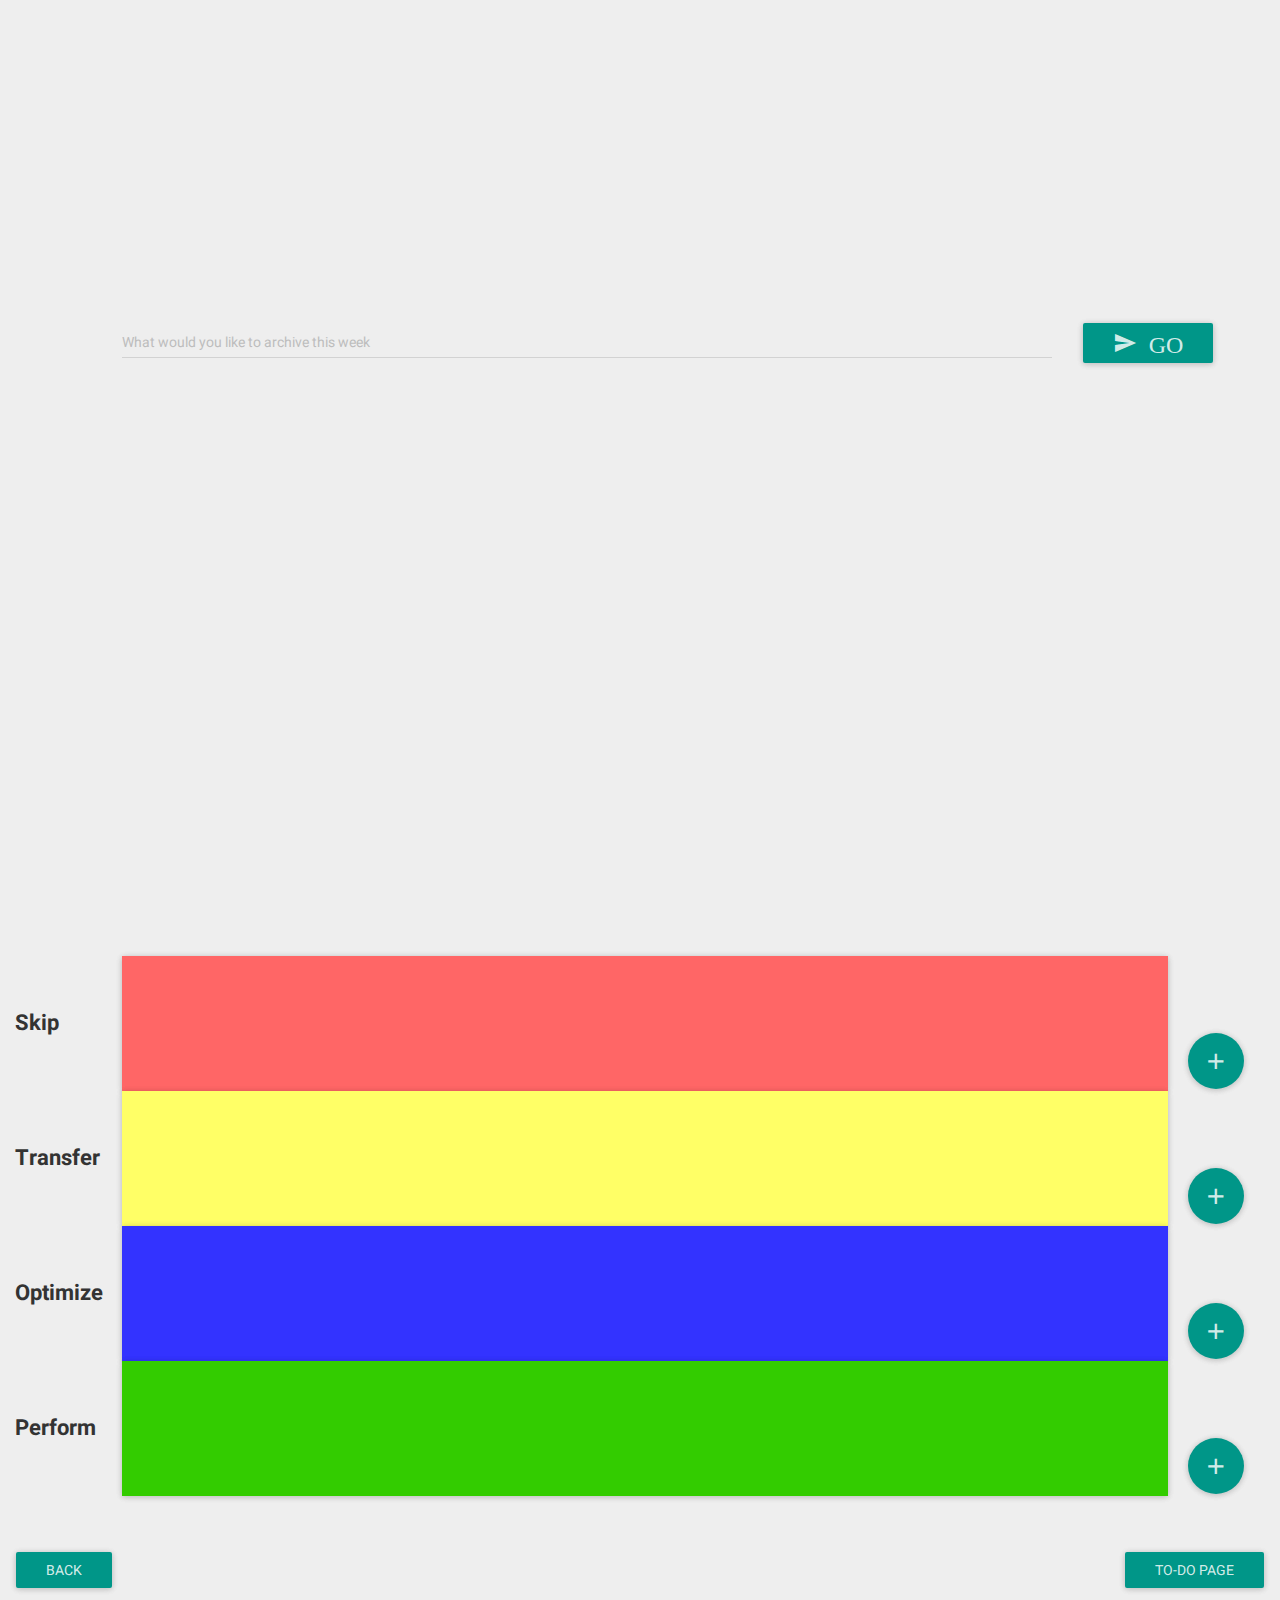
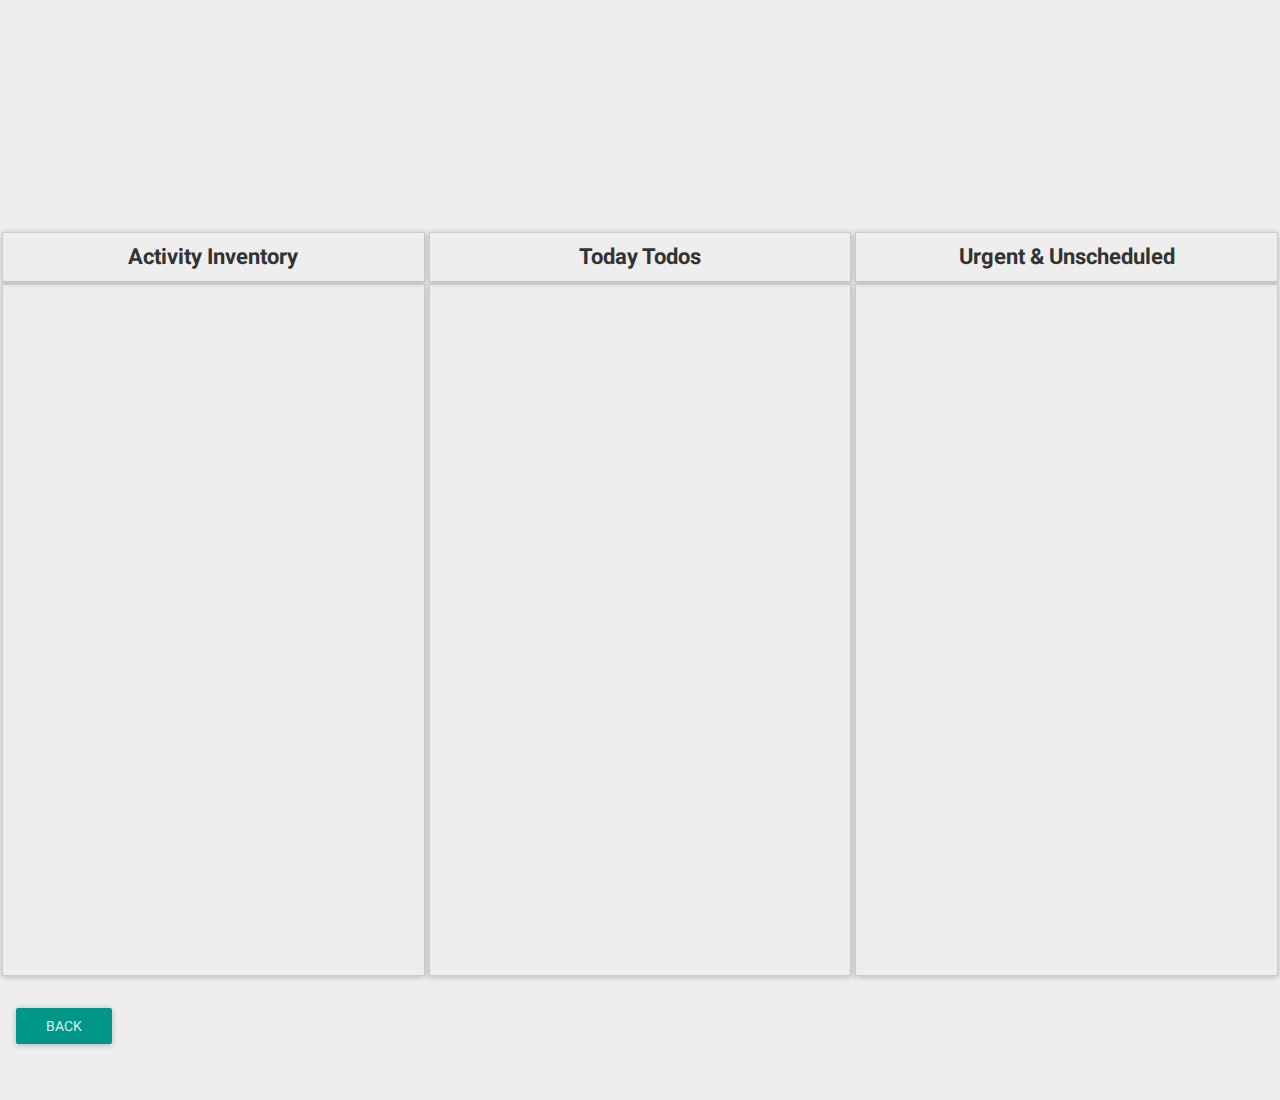
==== index.html @ fe0b8a58 "update add task popup" ====
<!DOCTYPE html>
<html ng-app="AgilePomodoroApp" ng-csp="">
	<head>
		<meta charset="utf-8" />
		<title>Activity Inventory</title>
		
		<!-- Mobile support -->
  		<meta name="viewport" content="width=device-width, initial-scale=1">
		
		<!--bootstrap libs-->
		<link rel="stylesheet" href="css/bootstrap.min.css" />
		<link rel="stylesheet" href="css/roboto.min.css" />
		<link rel="stylesheet" href="css/material-fullpalette.min.css" />
		<link rel="stylesheet" href="css/ripples.min.css" />
		<link rel="stylesheet" href="css/jquery.dropdown.css" />
		<link rel="stylesheet" href="css/main.css" />
		<base target="_blank"/>
	</head>
	<body>
		<div class="main-content full-height">
			<div id="week-goal" class="container-fluid full-height"
			  ng-controller="WeekGoalController"
			  ng-init="init()"
			  ng-class="{'hidden' : !isCurrentPage(), '': isCurrentPage()}">
				<div class="row" style="margin-top:25%;">
					<div class="col-md-1"></div>
					<div class="col-md-9" style="padding-top:12px;">
						<input class="form-control empty" 
							ng-model="weekGoal" 
							ng-class="{'ng-invalid': (weekGoal == ''), '':(weekGoal != '')}"
							placeholder="What would you like to archive this week"
							type="text">
					</div>
					<div class="col-md-2">
						<button class="btn btn-sub btn-primary btn-raised mdi-content-send"
						  data-ng-click="go()">
							<span> GO </span>
						</button>
					</div>
				</div>
			</div>
			
			<div id="activity-inventory" class="container-fluid full-height"
				ng-controller="InventoryController"
				ng-class="{'hidden' : !isCurrentPage(), '': isCurrentPage()}"
				style="padding-top:56px;">
				<div class="row">
					<div class="col-md-1" style="margin-top:4%;">
						<div class="big-bold-text">Skip</div>
					</div>
					<div class="col-md-10" style="padding-right:5px;">
						<div class="shadow-z-1 matrix-box-half bg-skip-color"></div>
					</div>
					<div class="col-md-1 matrix-box-half">
						<button class="btn btn-primary btn-fab btn-raised mdi-content-add"
						  style="margin-top:100%;"
						  data-ng-click="openTaskPopup()">
						</button>
					</div>
				</div>
				<div modal="showModal" close="closeTaskPopup()" class="modal" style="display:none;">
					<div class="modal-dialog">
						<div class="modal-content">
							<div class="modal-header">
								<h4>Add new task</h4>
							</div>
							<div class="modal-body">
								<div class="container-fluid">
									<div class="row">
										<div class="col-md-2" style="margin-top:8px;"><p>Description</p></div>
										<div class="col-md-10">
											<input type="text" class="form-control empty full-width" 
											ng-model="taskDescription"/>
										</div>
									</div>
									<div class="row">
										<div class="col-md-2" style="margin-top:8px;"><p>Pomodoros</p></div>
										<div class="col-md-10">
											<input type="text" class="form-control empty thirsty" ng-pattern="/^\d+$/" 
											ng-model="taskPomodoros"/>
										</div>
									</div>
									<div class="row">
										<div class="col-md-2" style="margin-top:8px;"><p>Task type</p></div>
										<div class="col-md-10">
											<select class="select" ng-model="selectedTaskTypeVal">
												<option value="1">Skips</option>
												<option value="2">Transfer</option>
												<option value="3">Optimize</option>
												<option value="4">Perform</option>
											</select>
										</div>
									</div>
								</div>
							</div>
							<div class="modal-footer">
								<button class="btn btn-primary" data-ng-click="addTask()">OK</button>
								<button class="btn" data-ng-click="closeTaskPopup()" style="margin-top:0;">Cancel</button>
							</div>	
						</div>
					</div>
				</div>
				<div class="row">
					<div class="col-md-1" style="margin-top:4%;">
						<div class="big-bold-text">Transfer</div>
					</div>
					<div class="col-md-10" style="padding-right:5px;">
						<div class="shadow-z-1 matrix-box-half bg-transfer-color"></div>
					</div>
					<div class="col-md-1">
						<button class="btn btn-primary btn-fab btn-raised  mdi-content-add"
						  style="margin-top:100%;">
						</button>
					</div>
				</div>
				<div class="row">
					<div class="col-md-1" style="margin-top:4%;">
						<div class="big-bold-text">Optimize</div>
					</div>
					<div class="col-md-10" style="padding-right:5px;">
						<div class="shadow-z-1 matrix-box-half bg-optimize-color"></div>
					</div>
					<div class="col-md-1">
						<button class="btn btn-primary btn-fab btn-raised  mdi-content-add"
						  style="margin-top:100%;">
						</button>
					</div>
				</div>
				<div class="row">
					<div class="col-md-1" style="margin-top:4%;">
						<div class="big-bold-text">Perform</div>
					</div>
					<div class="col-md-10" style="padding-right:5px;">
						<div class="shadow-z-1 matrix-box-half bg-perform-color"></div>
					</div>
					<div class="col-md-1">
						<button class="btn btn-primary btn-fab btn-raised  mdi-content-add"
						  style="margin-top:100%;">
						</button>
					</div>
				</div>
				<div class="row">
					<div class="col-md-2 pull-left no-gutter">
						<button class="btn btn-primary btn-raised btn-md pull-left"
						  data-ng-click="backToWeekGoal()"
						  style="margin-top:56px;margin-left:16px;">
							<span>Back</span>
						</button>
					</div>
					<div class="col-md-2 pull-right no-gutter">
						<button class="btn btn-primary btn-raised btn-md pull-right"
						  data-ng-click="goToToDoPage()"
						  style="margin-top:56px;margin-right:16px;">
							<span>To-do page</span>
						</button>
					</div>
				</div>
			</div>
			
			<div id="today-todos" class="container-fluid full-height"
				ng-controller="TaskController"
				ng-class="{'hidden' : !isCurrentPage(), '': isCurrentPage()}"
				style="padding-top:32px;">
				<div class="row">
					<div class="col-md-4" style="padding-left:2px;padding-right:2px;">
						<div class="title-container shadow-z-1">
							<span class="big-bold-text">Activity Inventory</span>
						</div>
					</div>
					<div class="col-md-4"  style="padding-left:2px;padding-right:2px;">
						<div class="title-container shadow-z-1">
							<span class="big-bold-text">Today Todos</span>
						</div>
					</div>
					<div class="col-md-4"  style="padding-left:2px;padding-right:2px;">
						<div class="title-container shadow-z-1">
							<span class="big-bold-text">Urgent & Unscheduled</span>
						</div>
					</div>
				</div>
				<div class="row full-height" style="min-height:0px;height:80%;">
					<div class="col-md-4 full-height"
					  style="padding-left:2px;padding-right:2px;padding-top:2px;">
						<div class="content-container shadow-z-1">
							
						</div>
					</div>
					<div class="col-md-4 full-height"
					  style="padding-left:2px;padding-right:2px;padding-top:2px;">
						<div class="content-container shadow-z-1">
							
						</div>
					</div>
					<div class="col-md-4 full-height"
					  style="padding-left:2px;padding-right:2px;padding-top:2px;">
						<div class="content-container shadow-z-1">
							
						</div>
					</div>
				</div>
				<div class="row">
					<div class="col-md-2 pull-left no-gutter">
						<button class="btn btn-primary btn-raised btn-md pull-left"
						  style="margin-top:32px;margin-left:16px;"
						ng-click="backToInventory()">
							<span>Back</span>
						</button>
					</div>
				</div>
			</div>
		</div>
		
		<!--jquery 2.x - does not support Internet Explorer 6, 7, or 8-->
		<script type="text/javascript" src="js/jquery-2.1.4.min.js">
		</script>
		<script type="text/javascript" src="js/angular-1.4.7.min.js">
		</script>
		<script type="text/javascript" src="js/angular-route-1.4.7.min.js">
		</script>
		<script type="text/javascript" src="js/angular-animate-1.4.7.min.js">
		</script>
		<script type="text/javascript" src="js/bootstrap.min.js">
		</script>
		<script type="text/javascript" src="js/material.min.js">
		</script>
		<script type="text/javascript" src="js/ripples.min.js">
		</script>
		<script type="text/javascript" src="js/global.js">
		</script>
		<script type="text/javascript" src="js/angular-ui-bootstrap-modal.js">
		</script>
		<script type="text/javascript" src="js/jquery.dropdown.js">
		</script>
		<script type="text/javascript" src="js/moment.js">
		</script>
		<script type="text/javascript" src="js/db.js">
		</script>
		<script type="text/javascript" src="js/shared/shared.pageService.js">
		</script>
		<script type="text/javascript" src="js/shared/shared.dbService.js">
		</script>
		<script type="text/javascript" src="js/shared/shared.module.js">
		</script>
		<script type="text/javascript" src="js/controllers/WeekGoalController.js">
		</script>
		<script type="text/javascript" src="js/controllers/InventoryController.js">
		</script>
		<script type="text/javascript" src="js/controllers/TaskController.js">
		</script>
		<script type="text/javascript" src="js/app.js">
		</script>
		
	</body>
</html>
---- css/roboto.min.css ----
@font-face{font-family:RobotoDraft;src:local('RobotoDraft'),local('RobotoDraft-Regular'),local('Roboto-Regular'),url(../fonts/RobotoDraftRegular.woff2) format('woff2'),url(../fonts/RobotoDraftRegular.woff) format('woff')}@font-face{font-family:RobotoDraft;font-weight:500;src:local('RobotoDraft Medium'),local('RobotoDraft-Medium'),local('Roboto-Medium'),url(../fonts/RobotoDraftMedium.woff2) format('woff2'),url(../fonts/RobotoDraftMedium.woff) format('woff')}@font-face{font-family:RobotoDraft;font-weight:700;src:local('RobotoDraft Bold'),local('RobotoDraft-Bold'),local('Roboto-Bold'),url(../fonts/RobotoDraftBold.woff2) format('woff2'),url(../fonts/RobotoDraftBold.woff) format('woff')}@font-face{font-family:RobotoDraft;font-style:italic;src:local('RobotoDraft Italic'),local('RobotoDraft-Italic'),local('Roboto-Italic'),url(../fonts/RobotoDraftItalic.woff2) format('woff2'),url(../fonts/RobotoDraftItalic.woff) format('woff')}
/*# sourceMappingURL=roboto.min.css.map */
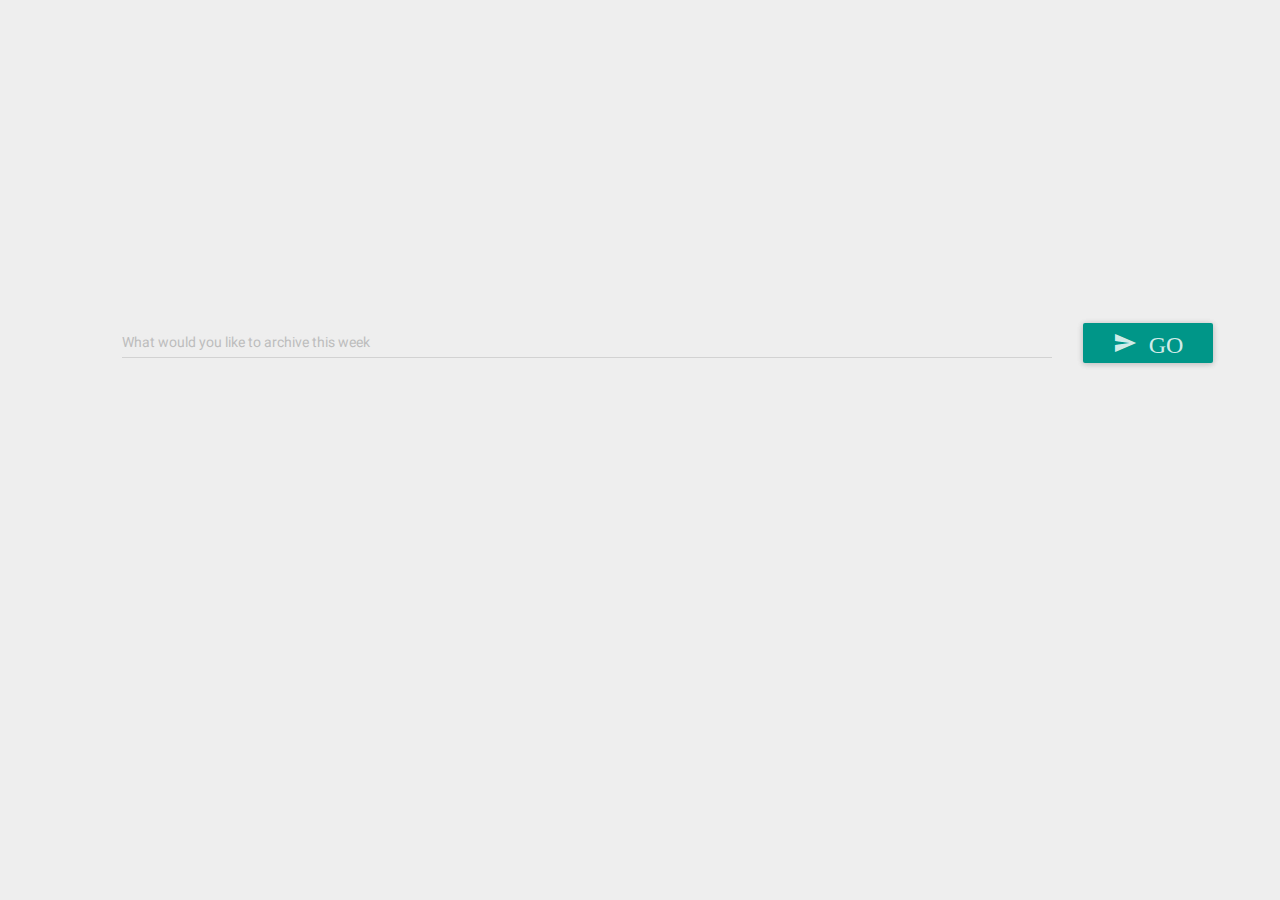
==== commit 35de706a: "add adding tasks feature" ====
--- a/index.html
+++ b/index.html
@@ -18,6 +18,21 @@
 	</head>
 	<body>
 		<div class="main-content full-height">
+			<!--<nav class="navbar navbar-default navbar-fixed-top">
+				<div class="navbar-header">
+					<button type="button" class="navbar-toggle"
+					style="display:block;margin-top:10px;">
+						<span class="icon-bar" style="width:32px;"></span>
+						<span class="icon-bar" style="width:32px;"></span>
+						<span class="icon-bar" style="width:32px;"></span>
+					</button>
+				</div>
+				<div class="collapse navbar-collapse" id="bs-example-navbar-collapse-1">
+					<ul class="nav navbar-nav navbar-text navbar-right" style="margin-right:16px;font-style:italic;">
+						<li><p>All tasks were saved</p></li>
+					</ul>
+				</div>
+			</nav>-->
 			<div id="week-goal" class="container-fluid full-height"
 			  ng-controller="WeekGoalController"
 			  ng-init="init()"
@@ -49,12 +64,18 @@
 						<div class="big-bold-text">Skip</div>
 					</div>
 					<div class="col-md-10" style="padding-right:5px;">
-						<div class="shadow-z-1 matrix-box-half bg-skip-color"></div>
+						<div class="shadow-z-1 matrix-box-half padding bg-skip-color">
+							<div class="container-fluid full-height">
+								<div class="row">
+									<task ng-repeat="taskInfo in skipTasks" task="taskInfo"></task>
+								</div>
+							</div>
+						</div>
 					</div>
 					<div class="col-md-1 matrix-box-half">
 						<button class="btn btn-primary btn-fab btn-raised mdi-content-add"
 						  style="margin-top:100%;"
-						  data-ng-click="openTaskPopup()">
+						  data-ng-click="openTaskPopup(1)">
 						</button>
 					</div>
 				</div>
@@ -64,7 +85,7 @@
 							<div class="modal-header">
 								<h4>Add new task</h4>
 							</div>
-							<div class="modal-body">
+							<div class="modal-body" ng-model="selectedTaskTypeVal">
 								<div class="container-fluid">
 									<div class="row">
 										<div class="col-md-2" style="margin-top:8px;"><p>Description</p></div>
@@ -77,18 +98,7 @@
 										<div class="col-md-2" style="margin-top:8px;"><p>Pomodoros</p></div>
 										<div class="col-md-10">
 											<input type="text" class="form-control empty thirsty" ng-pattern="/^\d+$/" 
-											ng-model="taskPomodoros"/>
-										</div>
-									</div>
-									<div class="row">
-										<div class="col-md-2" style="margin-top:8px;"><p>Task type</p></div>
-										<div class="col-md-10">
-											<select class="select" ng-model="selectedTaskTypeVal">
-												<option value="1">Skips</option>
-												<option value="2">Transfer</option>
-												<option value="3">Optimize</option>
-												<option value="4">Perform</option>
-											</select>
+											ng-model="numberOfPomodoros"/>
 										</div>
 									</div>
 								</div>
@@ -105,11 +115,18 @@
 						<div class="big-bold-text">Transfer</div>
 					</div>
 					<div class="col-md-10" style="padding-right:5px;">
-						<div class="shadow-z-1 matrix-box-half bg-transfer-color"></div>
+						<div class="shadow-z-1 matrix-box-half padding bg-transfer-color">
+							<div class="container-fluid full-height">
+								<div class="row">
+									<task ng-repeat="taskInfo in transferTasks" task="taskInfo"></task>
+								</div>
+							</div>
+						</div>
 					</div>
 					<div class="col-md-1">
 						<button class="btn btn-primary btn-fab btn-raised  mdi-content-add"
-						  style="margin-top:100%;">
+						  style="margin-top:100%;"
+						  data-ng-click="openTaskPopup(2)">
 						</button>
 					</div>
 				</div>
@@ -118,11 +135,18 @@
 						<div class="big-bold-text">Optimize</div>
 					</div>
 					<div class="col-md-10" style="padding-right:5px;">
-						<div class="shadow-z-1 matrix-box-half bg-optimize-color"></div>
+						<div class="shadow-z-1 matrix-box-half padding bg-optimize-color">
+							<div class="container-fluid full-height">
+								<div class="row">
+									<task ng-repeat="taskInfo in optimizeTasks" task="taskInfo"></task>	
+								</div>
+							</div>
+						</div>
 					</div>
 					<div class="col-md-1">
 						<button class="btn btn-primary btn-fab btn-raised  mdi-content-add"
-						  style="margin-top:100%;">
+						  style="margin-top:100%;"
+						  data-ng-click="openTaskPopup(3)">
 						</button>
 					</div>
 				</div>
@@ -131,11 +155,18 @@
 						<div class="big-bold-text">Perform</div>
 					</div>
 					<div class="col-md-10" style="padding-right:5px;">
-						<div class="shadow-z-1 matrix-box-half bg-perform-color"></div>
+						<div class="shadow-z-1 matrix-box-half padding bg-perform-color">
+							<div class="container-fluid full-height">
+								<div class="row">
+									<task ng-repeat="taskInfo in performTasks" task="taskInfo"></task>	
+								</div>
+							</div>
+						</div>
 					</div>
 					<div class="col-md-1">
 						<button class="btn btn-primary btn-fab btn-raised  mdi-content-add"
-						  style="margin-top:100%;">
+						  style="margin-top:100%;"
+						  data-ng-click="openTaskPopup(4)">
 						</button>
 					</div>
 				</div>
@@ -211,44 +242,25 @@
 		</div>
 		
 		<!--jquery 2.x - does not support Internet Explorer 6, 7, or 8-->
-		<script type="text/javascript" src="js/jquery-2.1.4.min.js">
-		</script>
-		<script type="text/javascript" src="js/angular-1.4.7.min.js">
-		</script>
-		<script type="text/javascript" src="js/angular-route-1.4.7.min.js">
-		</script>
-		<script type="text/javascript" src="js/angular-animate-1.4.7.min.js">
-		</script>
-		<script type="text/javascript" src="js/bootstrap.min.js">
-		</script>
-		<script type="text/javascript" src="js/material.min.js">
-		</script>
-		<script type="text/javascript" src="js/ripples.min.js">
-		</script>
-		<script type="text/javascript" src="js/global.js">
-		</script>
-		<script type="text/javascript" src="js/angular-ui-bootstrap-modal.js">
-		</script>
-		<script type="text/javascript" src="js/jquery.dropdown.js">
-		</script>
-		<script type="text/javascript" src="js/moment.js">
-		</script>
-		<script type="text/javascript" src="js/db.js">
-		</script>
-		<script type="text/javascript" src="js/shared/shared.pageService.js">
-		</script>
-		<script type="text/javascript" src="js/shared/shared.dbService.js">
-		</script>
-		<script type="text/javascript" src="js/shared/shared.module.js">
-		</script>
-		<script type="text/javascript" src="js/controllers/WeekGoalController.js">
-		</script>
-		<script type="text/javascript" src="js/controllers/InventoryController.js">
-		</script>
-		<script type="text/javascript" src="js/controllers/TaskController.js">
-		</script>
-		<script type="text/javascript" src="js/app.js">
-		</script>
-		
+		<script type="text/javascript" src="js/jquery-2.1.4.min.js"></script>
+		<script type="text/javascript" src="js/angular-1.4.7.min.js"></script>
+		<script type="text/javascript" src="js/angular-route-1.4.7.min.js"></script>
+		<script type="text/javascript" src="js/angular-animate-1.4.7.min.js"></script>
+		<script type="text/javascript" src="js/bootstrap.min.js"></script>
+		<script type="text/javascript" src="js/material.min.js"></script>
+		<script type="text/javascript" src="js/ripples.min.js"></script>
+		<script type="text/javascript" src="js/global.js"></script>
+		<script type="text/javascript" src="js/angular-ui-bootstrap-modal.js"></script>
+		<script type="text/javascript" src="js/jquery.dropdown.js"></script>
+		<script type="text/javascript" src="js/moment.js"></script>
+		<script type="text/javascript" src="js/db.js"></script>
+		<script type="text/javascript" src="js/directives/taskDirective.js"></script>
+		<script type="text/javascript" src="js/shared/shared.pageService.js"></script>
+		<script type="text/javascript" src="js/shared/shared.dbService.js"></script>
+		<script type="text/javascript" src="js/shared/shared.module.js"></script>
+		<script type="text/javascript" src="js/controllers/WeekGoalController.js"></script>
+		<script type="text/javascript" src="js/controllers/InventoryController.js"></script>
+		<script type="text/javascript" src="js/controllers/TaskController.js"></script>
+		<script type="text/javascript" src="js/app.js"></script>
 	</body>
 </html>
--- a/css/main.css
+++ b/css/main.css
@@ -184,4 +184,30 @@
 
 .eighty{
   width:80%;
+}
+
+.task-container{
+  height:71px;
+  width:209px;
+  background-color:whitesmoke;
+  padding:6px;
+}
+.task-header{
+  min-height: 24px;
+  margin-left: 4px;
+}
+.task-pomodoros{
+  
+}
+
+.padding{
+  padding:8px;
+}
+
+.mid-margin-right{
+  margin-right: 4px;
+}
+
+.content-container{
+  margin-top: 56px;
 }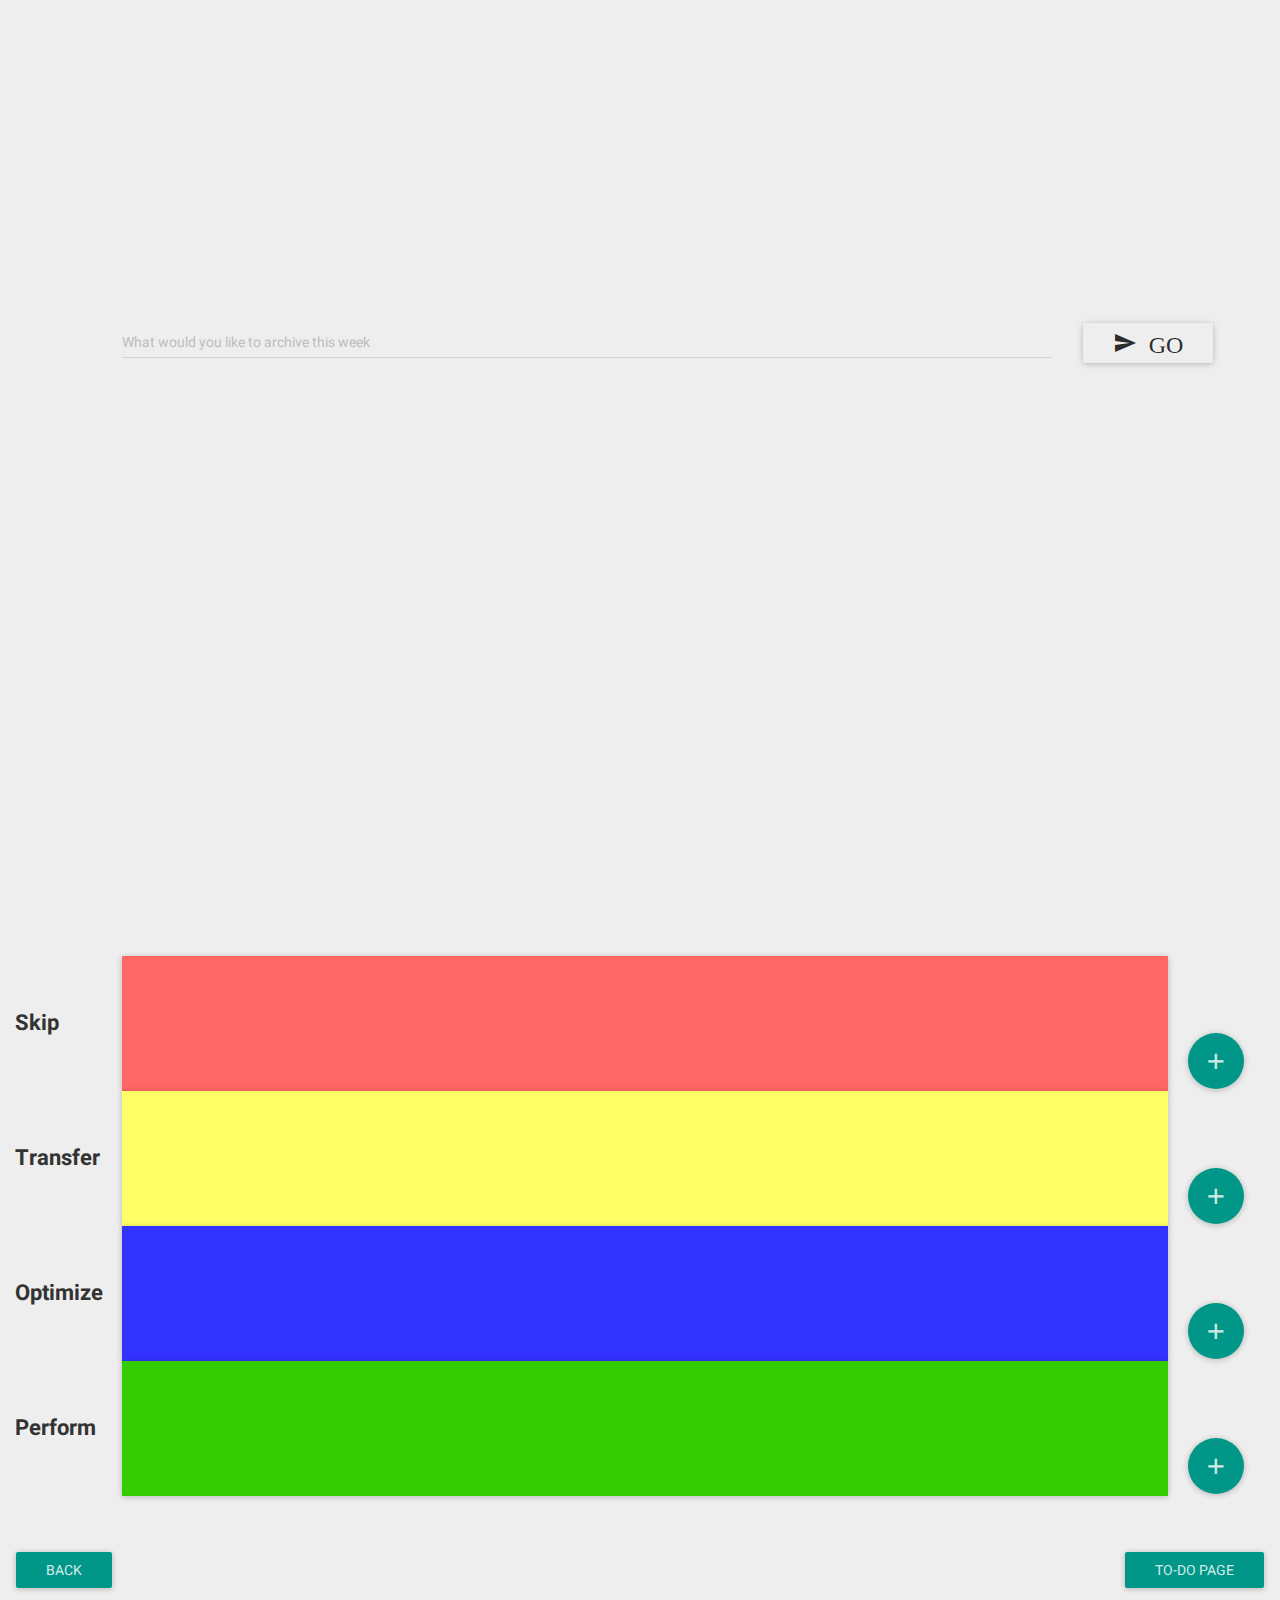
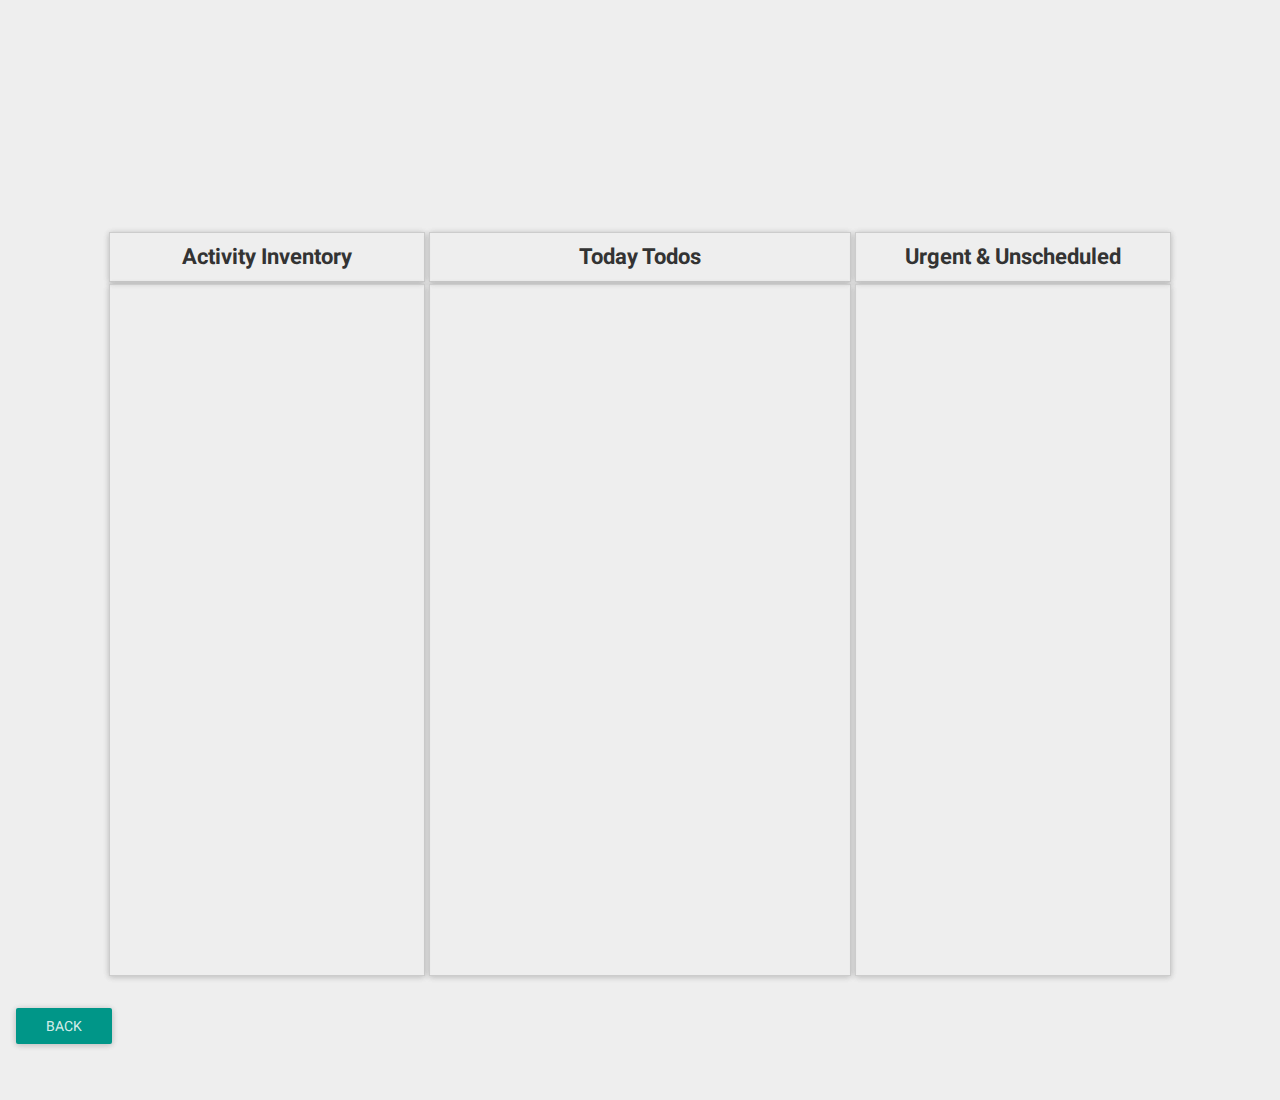
==== commit e09fe5c7: "Update button color" ====
--- a/index.html
+++ b/index.html
@@ -47,7 +47,7 @@
 							type="text">
 					</div>
 					<div class="col-md-2">
-						<button class="btn btn-sub btn-primary btn-raised mdi-content-send"
+						<button class="btn btn-sub btn-raised mdi-content-send"
 						  data-ng-click="go()">
 							<span> GO </span>
 						</button>
@@ -189,11 +189,12 @@
 			</div>
 			
 			<div id="today-todos" class="container-fluid full-height"
-				ng-controller="TaskController"
+				ng-controller="TaskController" ng-init="init()"
 				ng-class="{'hidden' : !isCurrentPage(), '': isCurrentPage()}"
 				style="padding-top:32px;">
 				<div class="row">
-					<div class="col-md-4" style="padding-left:2px;padding-right:2px;">
+					<div class="col-md-1"></div>
+					<div class="col-md-3" style="padding-left:2px;padding-right:2px;">
 						<div class="title-container shadow-z-1">
 							<span class="big-bold-text">Activity Inventory</span>
 						</div>
@@ -203,37 +204,41 @@
 							<span class="big-bold-text">Today Todos</span>
 						</div>
 					</div>
-					<div class="col-md-4"  style="padding-left:2px;padding-right:2px;">
+					<div class="col-md-3"  style="padding-left:2px;padding-right:2px;">
 						<div class="title-container shadow-z-1">
 							<span class="big-bold-text">Urgent & Unscheduled</span>
 						</div>
 					</div>
+					<div class="col-md-1"></div>
 				</div>
 				<div class="row full-height" style="min-height:0px;height:80%;">
+					<div class="col-md-1"></div>
+					<div class="col-md-3 full-height" style="padding-left:2px;padding-right:2px;padding-top:2px;">
+						<div class="content-container shadow-z-1">
+							<div class="container-fluid full-height inventory-container">
+								<task ng-repeat="taskInfo in inventoryActivities" task="taskInfo"></task>
+							</div>
+						</div>
+					</div>
 					<div class="col-md-4 full-height"
 					  style="padding-left:2px;padding-right:2px;padding-top:2px;">
-						<div class="content-container shadow-z-1">
-							
-						</div>
-					</div>
-					<div class="col-md-4 full-height"
+						<div class="content-container shadow-z-1 todo-container">
+							<task ng-repeat="taskInfo in todoActivities" task="taskInfo"></task>
+						</div>
+					</div>
+					<div class="col-md-3 full-height"
 					  style="padding-left:2px;padding-right:2px;padding-top:2px;">
-						<div class="content-container shadow-z-1">
-							
-						</div>
-					</div>
-					<div class="col-md-4 full-height"
-					  style="padding-left:2px;padding-right:2px;padding-top:2px;">
-						<div class="content-container shadow-z-1">
-							
-						</div>
-					</div>
+						<div class="content-container shadow-z-1 urgent-container">
+							<task ng-repeat="taskInfo in urgentActivities" task="taskInfo"></task>
+						</div>
+					</div>
+					<div class="col-md-1"></div>
 				</div>
 				<div class="row">
 					<div class="col-md-2 pull-left no-gutter">
 						<button class="btn btn-primary btn-raised btn-md pull-left"
-						  style="margin-top:32px;margin-left:16px;"
-						ng-click="backToInventory()">
+						  	style="margin-top:32px;margin-left:16px;"
+							ng-click="backToInventory()">
 							<span>Back</span>
 						</button>
 					</div>
--- a/css/main.css
+++ b/css/main.css
@@ -122,19 +122,19 @@
 }
 
 .bg-skip-color{
-  background-color: #FF6666;
+  background-color: #FF6666 !important;
 }
 
 .bg-transfer-color{
-  background-color: #FFFF66;
+  background-color: #FFFF66 !important;
 }
 
 .bg-optimize-color{
-  background-color: #3333FF;
+  background-color: #3333FF !important;
 }
 
 .bg-perform-color{
-  background-color: #33CC00;
+  background-color: #33CC00 !important;
 }
 
 .border-right{
@@ -208,6 +208,20 @@
   margin-right: 4px;
 }
 
-.content-container{
-  margin-top: 56px;
+.inventory-container .task-container{
+  width: 100% !important;
+  text-align: left;
+  margin-bottom: 4px;
+}
+
+.todo-container .task-container{
+  width: 100% !important;
+  text-align: left;
+  margin-bottom: 4px;
+}
+
+.urgent-container .task-container{
+  width: 100% !important;
+  text-align: left;
+  margin-bottom: 4px;
 }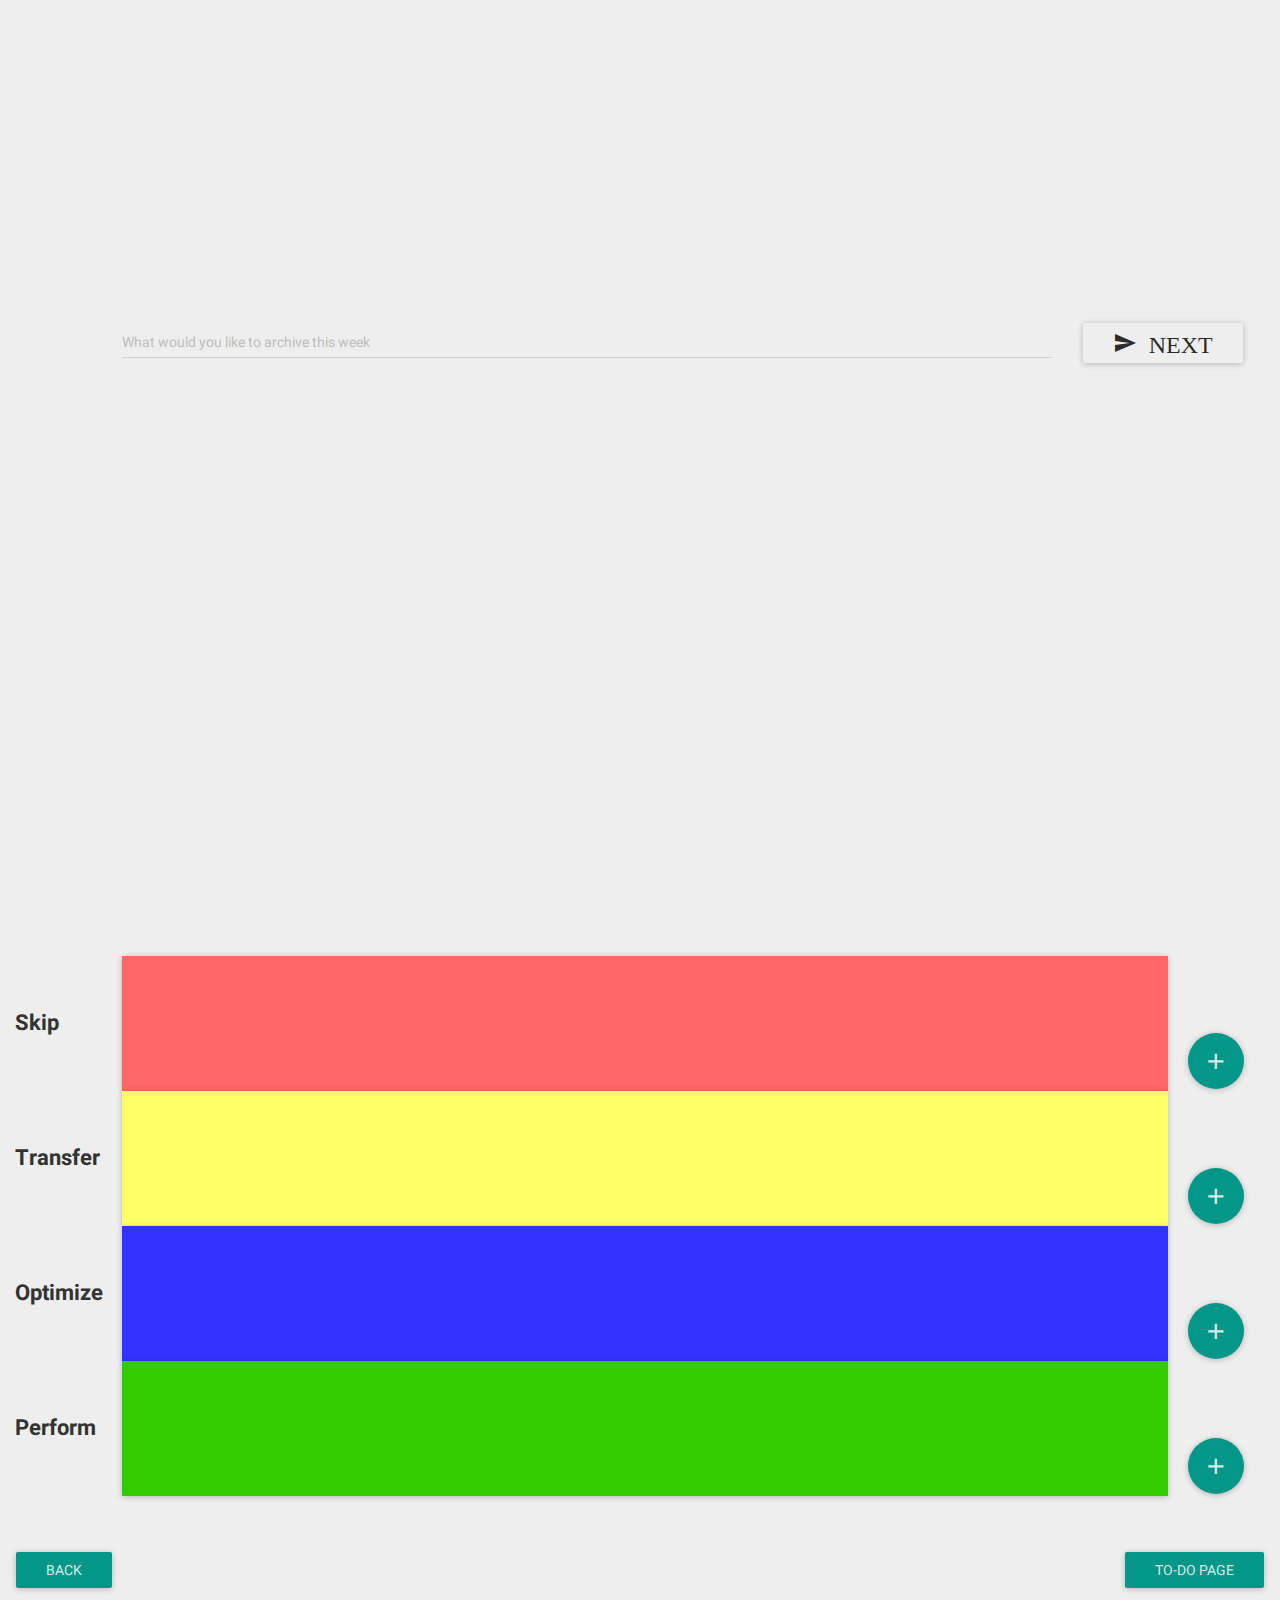
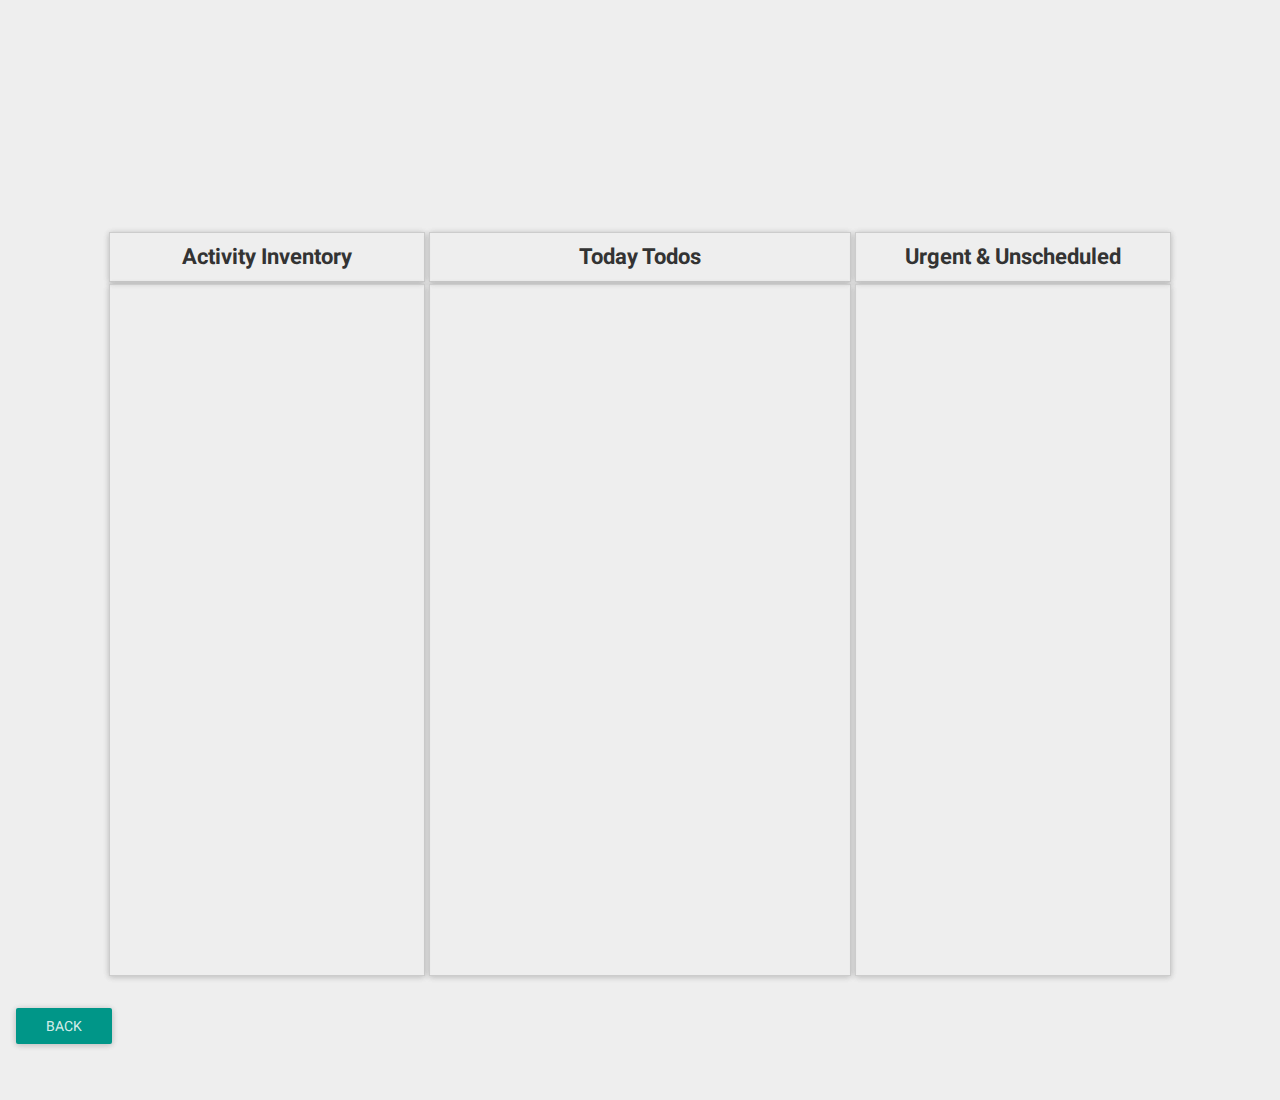
==== commit f94038d3: "Fix wrong label text of button" ====
--- a/index.html
+++ b/index.html
@@ -49,7 +49,7 @@
 					<div class="col-md-2">
 						<button class="btn btn-sub btn-raised mdi-content-send"
 						  data-ng-click="go()">
-							<span> GO </span>
+							<span> Next </span>
 						</button>
 					</div>
 				</div>
